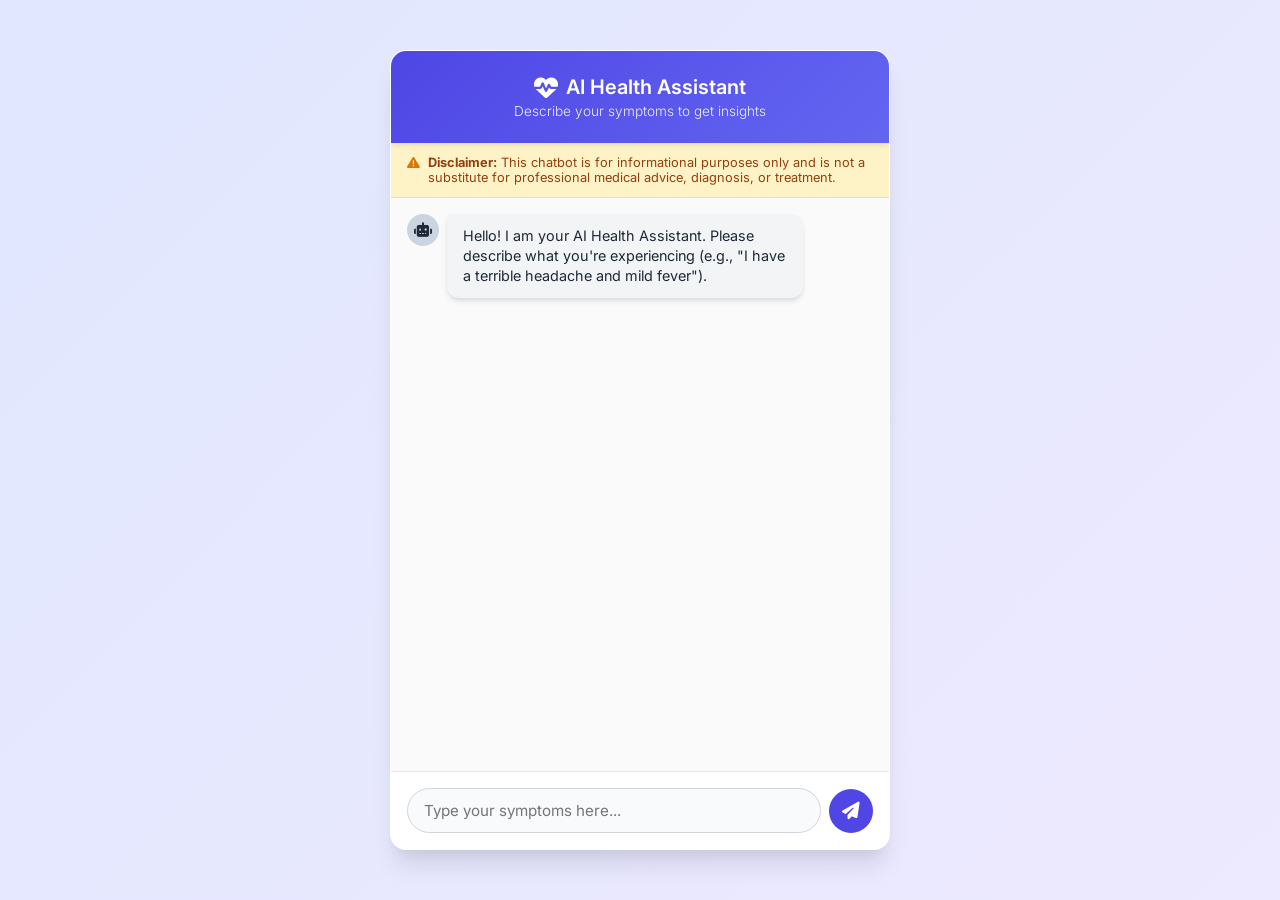
==== index.html @ 953c800e "project pushed" ====
<!DOCTYPE html>
<html lang="en">
<head>
    <meta charset="UTF-8">
    <meta name="viewport" content="width=device-width, initial-scale=1.0">
    <title>AI Healthcare Chatbot</title>
    <link rel="stylesheet" href="style.css">
    <link href="https://fonts.googleapis.com/css2?family=Inter:wght@300;400;500;600&display=swap" rel="stylesheet">
    <link rel="stylesheet" href="https://cdnjs.cloudflare.com/ajax/libs/font-awesome/6.4.0/css/all.min.css">
</head>
<body>
    <div class="chat-container">
        <!-- Header -->
        <header class="chat-header">
            <div class="logo">
                <i class="fa-solid fa-heart-pulse"></i>
                <h2>AI Health Assistant</h2>
            </div>
            <p class="subtitle">Describe your symptoms to get insights</p>
        </header>

        <!-- Disclaimer Banner -->
        <div class="disclaimer">
            <i class="fa-solid fa-triangle-exclamation"></i>
            <p><strong>Disclaimer:</strong> This chatbot is for informational purposes only and is not a substitute for professional medical advice, diagnosis, or treatment.</p>
        </div>

        <!-- Chat Area -->
        <main class="chat-box" id="chat-box">
            <!-- Initial Welcome Message -->
            <div class="message ai-message">
                <div class="avatar"><i class="fa-solid fa-robot"></i></div>
                <div class="content">
                    <p>Hello! I am your AI Health Assistant. Please describe what you're experiencing (e.g., "I have a terrible headache and mild fever").</p>
                </div>
            </div>
        </main>

        <!-- Input Area -->
        <div class="input-area">
            <input type="text" id="user-input" placeholder="Type your symptoms here..." autocomplete="off">
            <button id="send-btn"><i class="fa-solid fa-paper-plane"></i></button>
        </div>
    </div>

    <!-- Loading Overlay (Hidden by default) -->
    <div class="loading-overlay" id="loading" style="display: none;">
        <span class="loader"></span>
        <p>Analyzing symptoms...</p>
    </div>

    <script src="script.js"></script>
</body>
</html>
---- style.css ----
/* Custom properties and reset */
:root {
    --primary-color: #4F46E5;
    --primary-light: #818CF8;
    --secondary-color: #10B981;
    --bg-color: #f3f4f6;
    --chat-bg: #ffffff;
    --text-main: #1f2937;
    --text-muted: #6b7280;
    --user-msg: #4F46E5;
    --ai-msg: #f3f4f6;
    --disclaimer-bg: #FEF3C7;
    --disclaimer-text: #92400E;
    --shadow-subtle: 0 4px 6px -1px rgba(0, 0, 0, 0.1), 0 2px 4px -1px rgba(0, 0, 0, 0.06);
    --shadow-glow: 0 10px 15px -3px rgba(79, 70, 229, 0.3);
    --radius-lg: 16px;
    --radius-md: 12px;
}

* {
    box-sizing: border-box;
    margin: 0;
    padding: 0;
    font-family: 'Inter', sans-serif;
}

body {
    background: linear-gradient(135deg, #e0e7ff 0%, #ede9fe 100%);
    display: flex;
    justify-content: center;
    align-items: center;
    min-height: 100vh;
    padding: 1rem;
    color: var(--text-main);
}

/* Chat Container - Glassmorphism style */
.chat-container {
    width: 100%;
    max-width: 500px;
    height: 90vh;
    max-height: 800px;
    background: var(--chat-bg);
    border-radius: var(--radius-lg);
    box-shadow: 0 20px 25px -5px rgba(0, 0, 0, 0.1), 0 10px 10px -5px rgba(0, 0, 0, 0.04);
    display: flex;
    flex-direction: column;
    overflow: hidden;
    position: relative;
    border: 1px solid rgba(255, 255, 255, 0.5);
}

/* Header */
.chat-header {
    background: linear-gradient(135deg, var(--primary-color) 0%, #6366f1 100%);
    color: white;
    padding: 1.5rem;
    text-align: center;
    box-shadow: 0 2px 5px rgba(0,0,0,0.1);
    z-index: 10;
}

.logo {
    display: flex;
    align-items: center;
    justify-content: center;
    gap: 0.5rem;
    margin-bottom: 0.25rem;
}

.logo i {
    font-size: 1.5rem;
    color: #fff;
    animation: pulse 2s infinite;
}

.chat-header h2 {
    font-weight: 600;
    font-size: 1.25rem;
}

.chat-header .subtitle {
    font-size: 0.85rem;
    opacity: 0.9;
    font-weight: 300;
}

/* Disclaimer Banner */
.disclaimer {
    background-color: var(--disclaimer-bg);
    color: var(--disclaimer-text);
    padding: 0.75rem 1rem;
    font-size: 0.8rem;
    display: flex;
    align-items: flex-start;
    gap: 0.5rem;
    border-bottom: 1px solid rgba(217, 119, 6, 0.2);
    z-index: 5;
}

.disclaimer i {
    margin-top: 0.15rem;
    color: #d97706;
}

/* Chat Box */
.chat-box {
    flex-grow: 1;
    padding: 1rem;
    overflow-y: auto;
    display: flex;
    flex-direction: column;
    gap: 1rem;
    background-color: #fafafa;
    scroll-behavior: smooth;
}

/* Messages */
.message {
    display: flex;
    max-width: 85%;
    gap: 0.5rem;
    animation: fadeIn 0.3s ease-out forwards;
    opacity: 0;
    transform: translateY(10px);
}

.user-message {
    align-self: flex-end;
    flex-direction: row-reverse;
}

.ai-message {
    align-self: flex-start;
}

.avatar {
    width: 32px;
    height: 32px;
    border-radius: 50%;
    display: flex;
    justify-content: center;
    align-items: center;
    flex-shrink: 0;
    font-size: 0.9rem;
}

.user-message .avatar {
    background-color: var(--primary-light);
    color: white;
}

.ai-message .avatar {
    background-color: #cbd5e1;
    color: var(--text-main);
}

.content {
    padding: 0.75rem 1rem;
    border-radius: var(--radius-md);
    font-size: 0.9rem;
    line-height: 1.4;
    word-wrap: break-word;
}

.user-message .content {
    background-color: var(--user-msg);
    color: white;
    border-top-right-radius: 2px;
    box-shadow: 0 2px 4px rgba(79, 70, 229, 0.2);
}

.ai-message .content {
    background-color: var(--ai-msg);
    color: var(--text-main);
    border-top-left-radius: 2px;
    box-shadow: var(--shadow-subtle);
}

/* Rich Structured Response from AI */
.ai-response-card {
    background: white;
    border: 1px solid #e5e7eb;
    border-radius: 8px;
    margin-top: 0.5rem;
    overflow: hidden;
}

.ai-response-card .card-header {
    background-color: #f8fafc;
    padding: 0.75rem;
    border-bottom: 1px solid #e5e7eb;
    font-weight: 600;
    color: var(--primary-color);
    display: flex;
    justify-content: space-between;
    align-items: center;
}

.severity-badge {
    padding: 0.2rem 0.5rem;
    border-radius: 12px;
    font-size: 0.7rem;
    font-weight: 600;
    text-transform: uppercase;
}
.severity-low { background: #dcfce7; color: #166534; }
.severity-medium { background: #fef08a; color: #854d0e; }
.severity-high { background: #fee2e2; color: #991b1b; }

.card-body {
    padding: 0.75rem;
}

.card-section {
    margin-bottom: 0.75rem;
}

.card-section:last-child {
    margin-bottom: 0;
}

.card-section h4 {
    font-size: 0.8rem;
    color: #64748b;
    margin-bottom: 0.25rem;
    text-transform: uppercase;
    letter-spacing: 0.05em;
}

.card-section ul {
    list-style-type: disc;
    padding-left: 1.25rem;
    margin: 0;
}

.card-section li, .card-section p {
    font-size: 0.85rem;
    color: #334155;
    margin: 0;
}

/* Input Area */
.input-area {
    padding: 1rem;
    background: white;
    border-top: 1px solid #e5e7eb;
    display: flex;
    gap: 0.5rem;
    align-items: center;
}

.input-area input {
    flex-grow: 1;
    padding: 0.75rem 1rem;
    border: 1px solid #d1d5db;
    border-radius: 24px;
    outline: none;
    font-size: 0.95rem;
    transition: all 0.2s;
    background-color: #f9fafb;
}

.input-area input:focus {
    border-color: var(--primary-light);
    box-shadow: 0 0 0 3px rgba(129, 140, 248, 0.2);
    background-color: white;
}

.input-area button {
    background-color: var(--primary-color);
    color: white;
    border: none;
    width: 44px;
    height: 44px;
    border-radius: 50%;
    cursor: pointer;
    font-size: 1.1rem;
    display: flex;
    justify-content: center;
    align-items: center;
    transition: all 0.2s;
    flex-shrink: 0;
}

.input-area button:hover {
    background-color: #4338ca;
    transform: scale(1.05);
    box-shadow: var(--shadow-glow);
}

.input-area button:active {
    transform: scale(0.95);
}

/* Loading Overlay */
.loading-overlay {
    position: absolute;
    top: 0;
    left: 0;
    width: 100%;
    height: 100%;
    background: rgba(255, 255, 255, 0.8);
    backdrop-filter: blur(2px);
    display: flex;
    flex-direction: column;
    justify-content: center;
    align-items: center;
    z-index: 20;
    gap: 1rem;
}

.loader {
    width: 48px;
    height: 48px;
    border: 5px solid #e0e7ff;
    border-bottom-color: var(--primary-color);
    border-radius: 50%;
    display: inline-block;
    box-sizing: border-box;
    animation: rotation 1s linear infinite;
}

/* Animations */
@keyframes rotation {
    0% { transform: rotate(0deg); }
    100% { transform: rotate(360deg); }
}

@keyframes pulse {
    0% { transform: scale(1); }
    50% { transform: scale(1.1); }
    100% { transform: scale(1); }
}

@keyframes fadeIn {
    to {
        opacity: 1;
        transform: translateY(0);
    }
}

/* Scrollbar styling */
::-webkit-scrollbar {
    width: 6px;
}
::-webkit-scrollbar-track {
    background: transparent;
}
::-webkit-scrollbar-thumb {
    background: #cbd5e1;
    border-radius: 3px;
}
::-webkit-scrollbar-thumb:hover {
    background: #94a3b8;
}
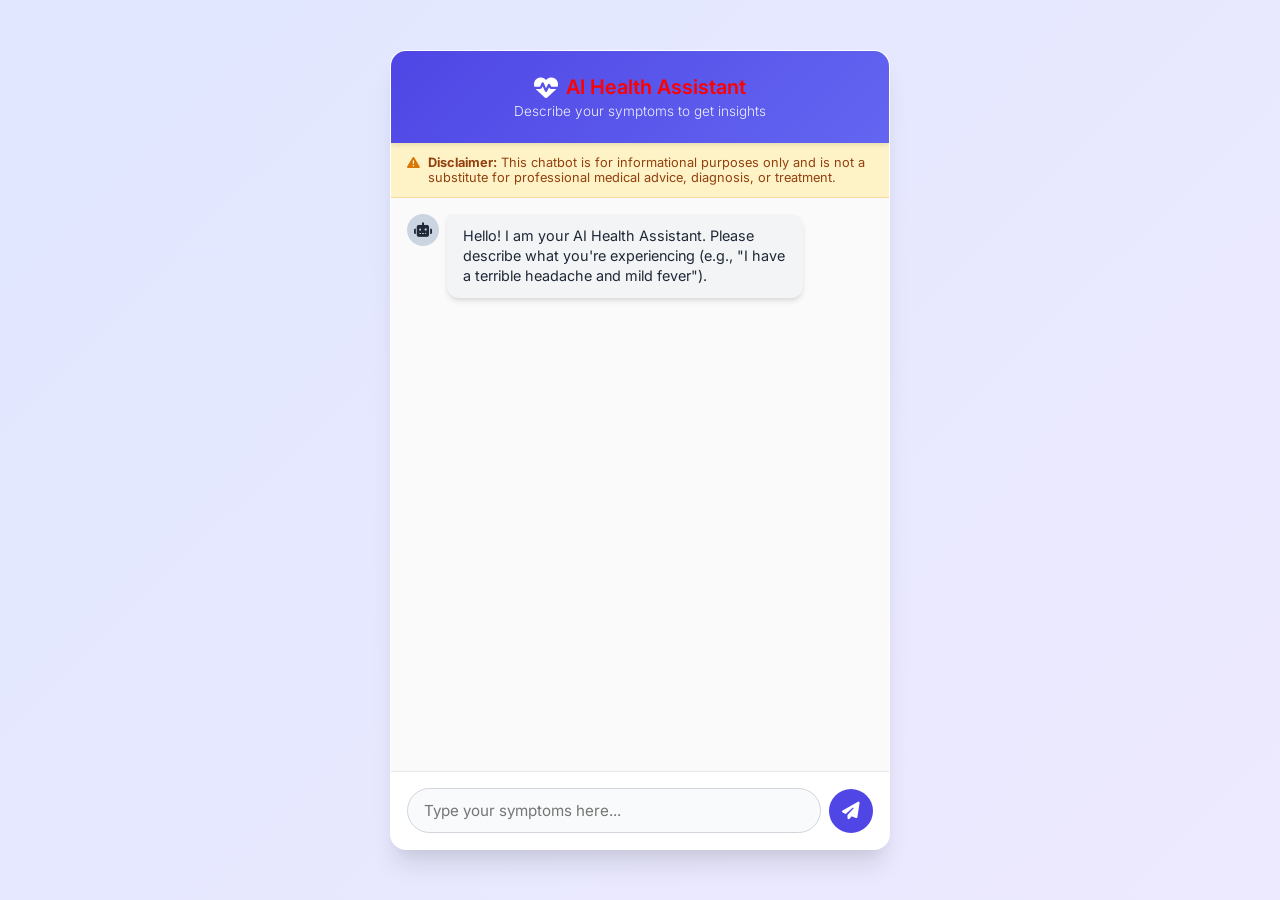
==== commit f05d3645: "Correct CSS property from 'bg-clolor' to 'background-color' Fix typo in CSS property name for text c" ====
--- a/index.html
+++ b/index.html
@@ -50,5 +50,11 @@
     </div>
 
     <script src="script.js"></script>
+    <style>
+	div{
+   		bg-clolor:red;
+		color:red;
+	}
+    </style>
 </body>
-</html>+</html>
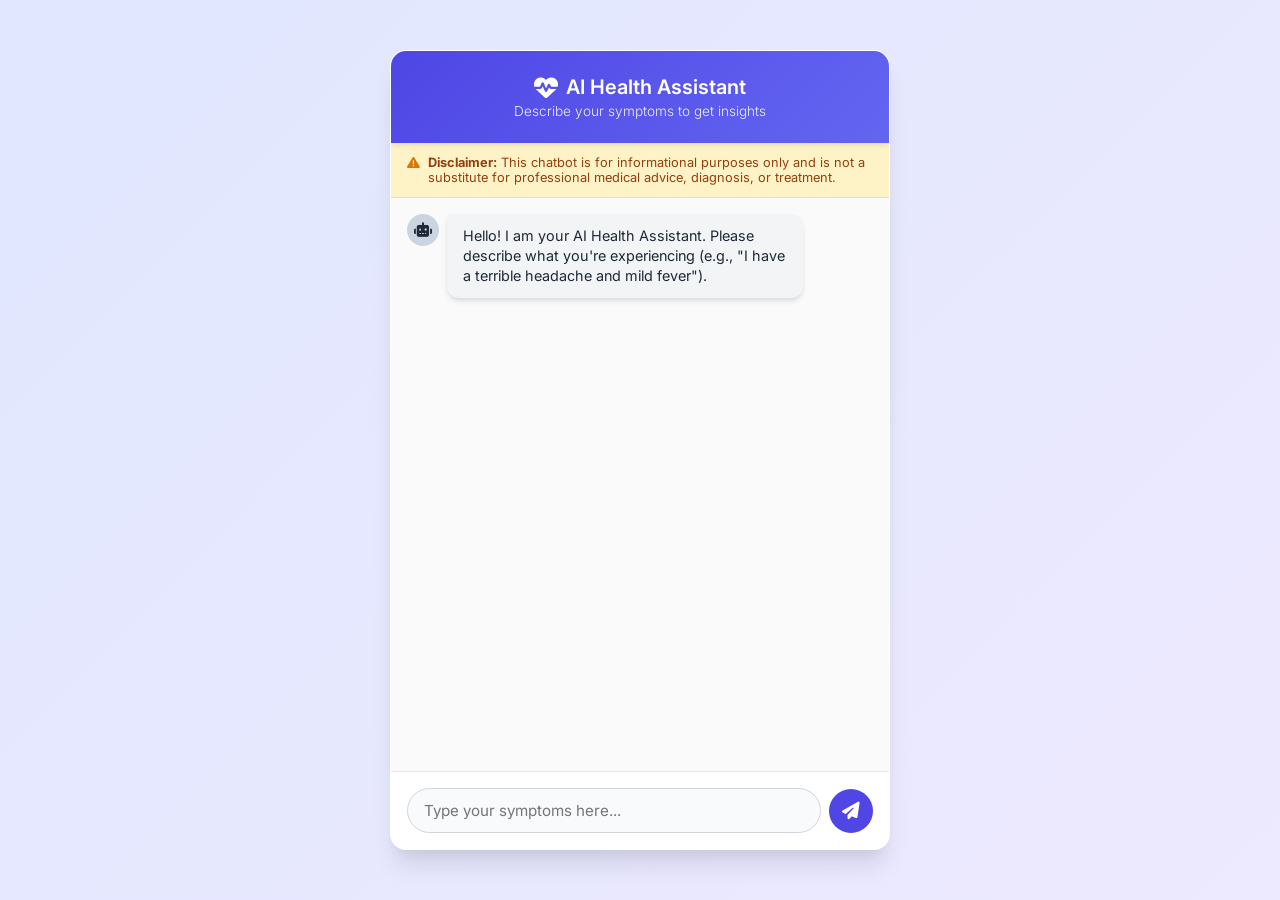
==== commit 618a7ef6: "index.html file updated" ====
--- a/index.html
+++ b/index.html
@@ -52,8 +52,8 @@
     <script src="script.js"></script>
     <style>
 	div{
-   		bg-clolor:red;
-		color:red;
+   		bg-color:red;
+		
 	}
     </style>
 </body>
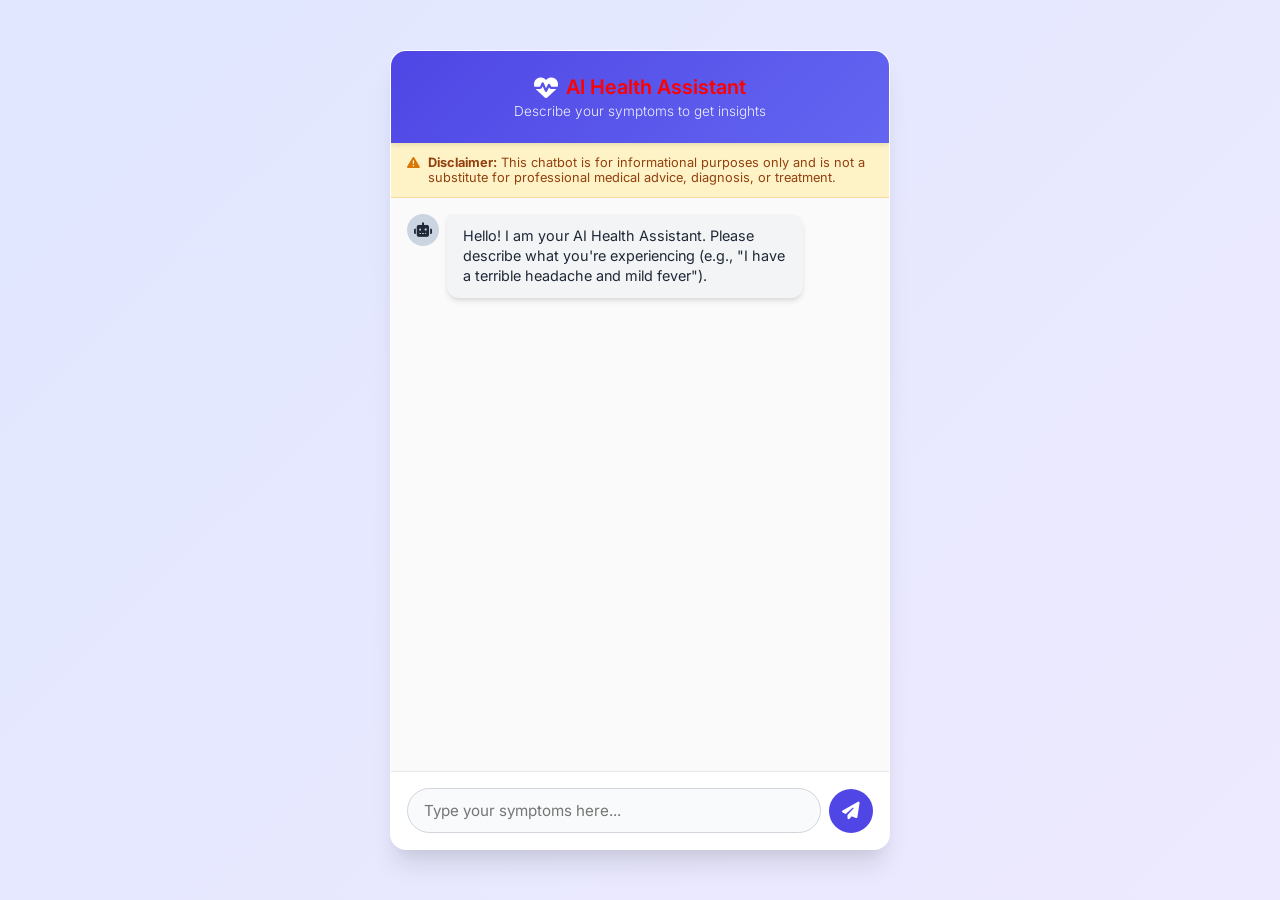
==== commit af3771bd: "updated" ====
--- a/index.html
+++ b/index.html
@@ -52,8 +52,10 @@
     <script src="script.js"></script>
     <style>
 	div{
+	 
    		bg-color:red;
-		
+		color:red;
+
 	}
     </style>
 </body>
